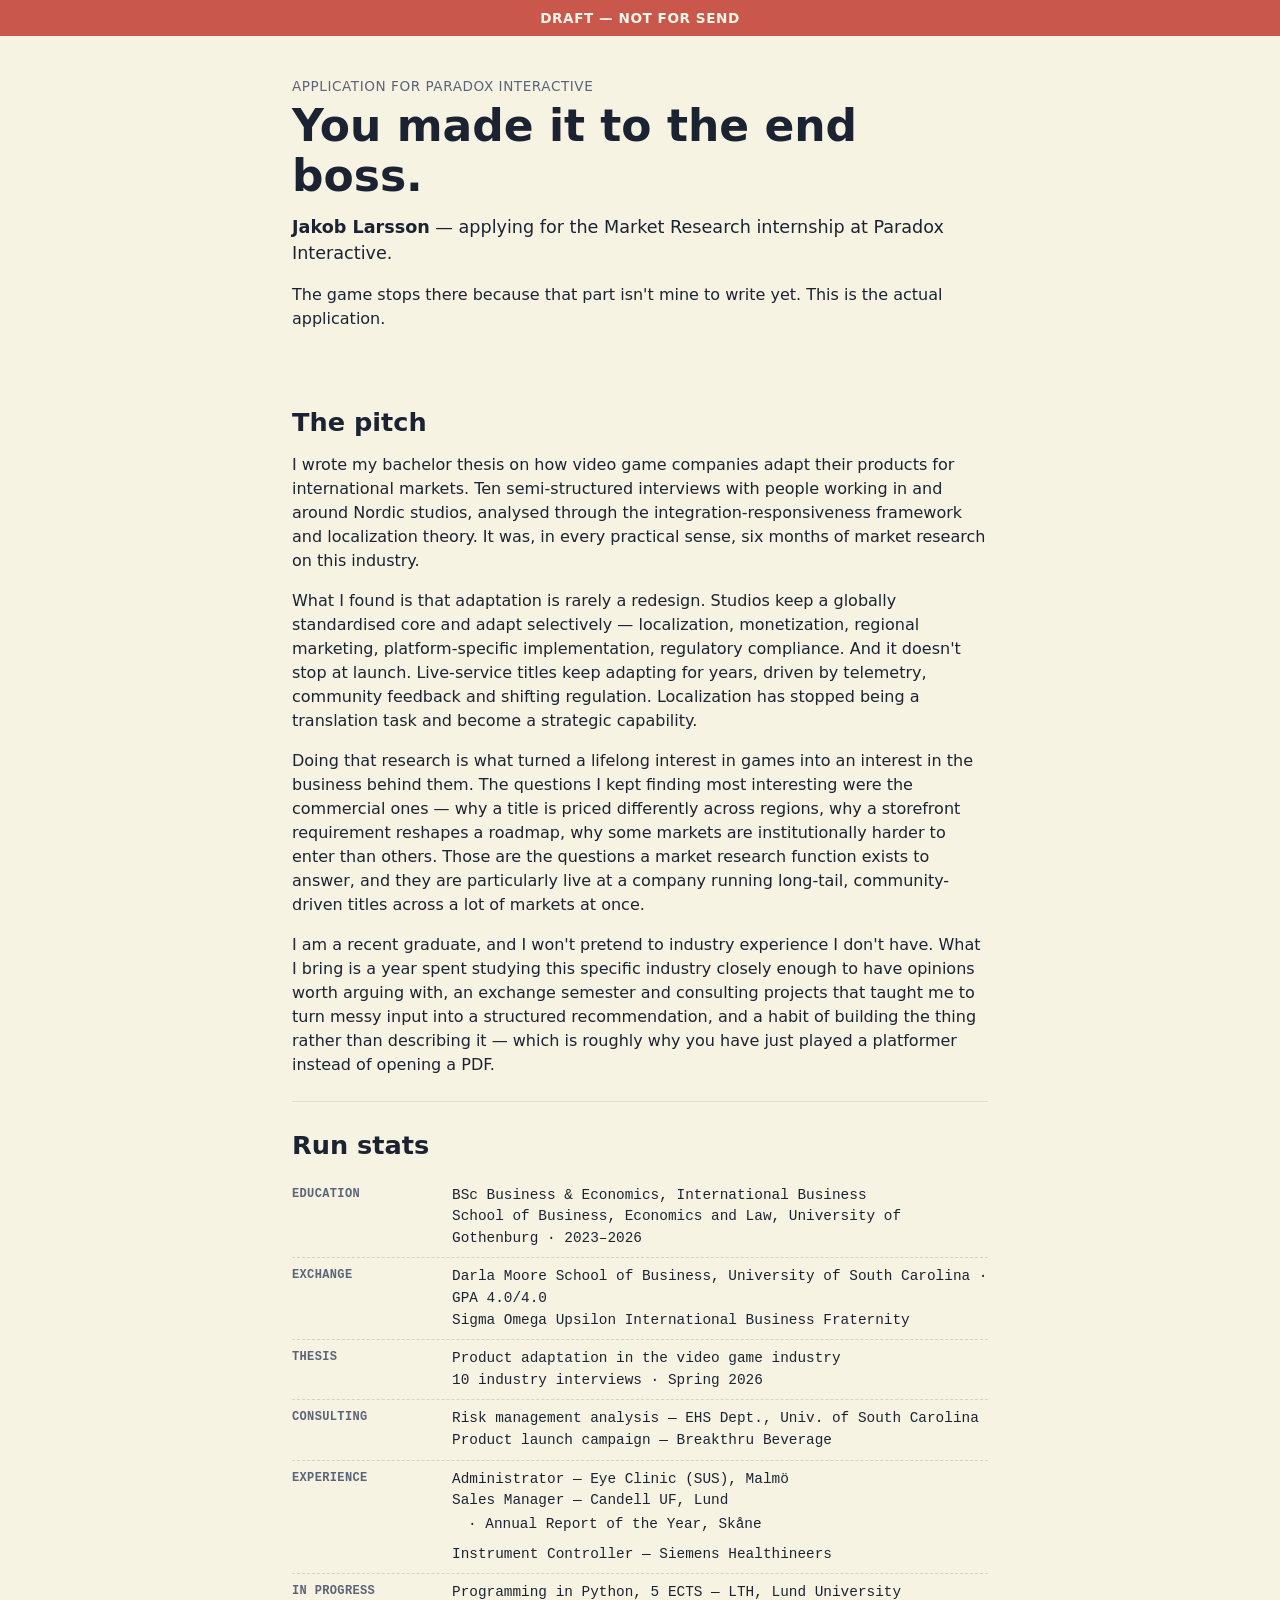
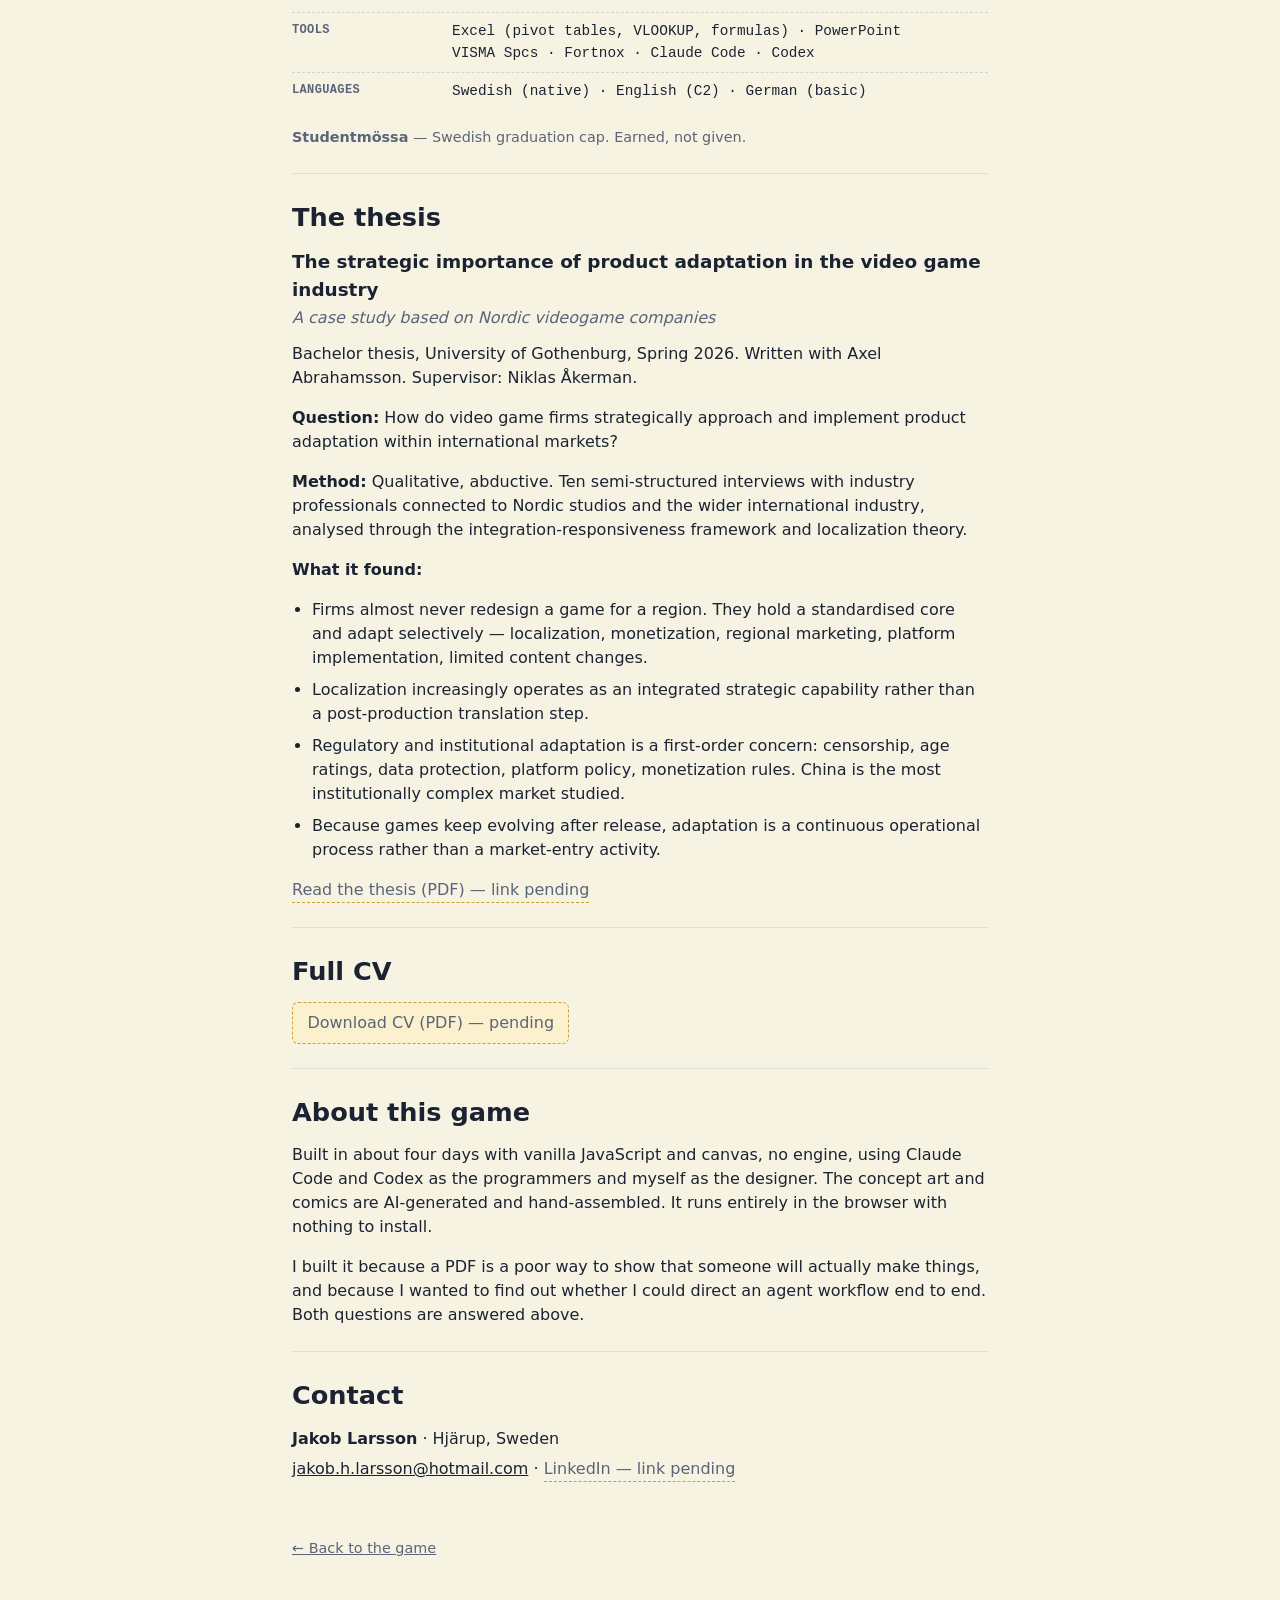
==== application.html @ e669a106 "deploy: publish runtime website" ====
<!doctype html>
<html lang="en">
  <head>
    <meta charset="utf-8">
    <meta name="viewport" content="width=device-width, initial-scale=1">
    <!-- Private application link, not a public site -- stays out of
         search results permanently, not just until launch. See also
         robots.txt. -->
    <meta name="robots" content="noindex, nofollow">
    <title>The Story of Jakob — Application</title>
    <link rel="icon" href="data:,">
    <link rel="stylesheet" href="./css/application.css">
  </head>
  <body>
    <!--
      Standalone destination screen. Reachable directly, via "Skip to
      application" (task 4.4), or as the end of the game (task 4.9).

      Structure and copy source: APPLICATION-CONTENT.md (project chat,
      PLAN.md task 4.5). Seven blocks, one scrolling column, no nav --
      short enough to skim. Copy here is transcribed verbatim from that
      file; it is draft, not final (see the DRAFT_COPY band below), but
      it is not this file's job to edit it -- see APPLICATION-CONTENT.md
      for anything that still needs Jakob's input (LinkedIn URL, thesis
      shareability, role/reference number, deadline).
    -->

    <!-- DRAFT_COPY (config.js) gates this; see the module script at the
         end of <body>. Visible by default so a script failure fails
         toward showing the warning, not hiding it. -->
    <div id="draft-band" class="draft-band">DRAFT — NOT FOR SEND</div>

    <header class="hero">
      <p class="eyebrow">Application for Paradox Interactive</p>
      <h1>You made it to the end boss.</h1>
      <p class="lead">
        <strong>Jakob Larsson</strong> — applying for the Market Research
        internship at Paradox Interactive.
      </p>
      <p>
        The game stops there because that part isn't mine to write yet. This
        is the actual application.
      </p>
    </header>

    <main>
      <section id="pitch" aria-labelledby="pitch-heading">
        <h2 id="pitch-heading">The pitch</h2>

        <p>
          I wrote my bachelor thesis on how video game companies adapt their
          products for international markets. Ten semi-structured interviews
          with people working in and around Nordic studios, analysed through
          the integration-responsiveness framework and localization theory.
          It was, in every practical sense, six months of market research on
          this industry.
        </p>
        <p>
          What I found is that adaptation is rarely a redesign. Studios keep
          a globally standardised core and adapt selectively —
          localization, monetization, regional marketing, platform-specific
          implementation, regulatory compliance. And it doesn't stop at
          launch. Live-service titles keep adapting for years, driven by
          telemetry, community feedback and shifting regulation. Localization
          has stopped being a translation task and become a strategic
          capability.
        </p>
        <p>
          Doing that research is what turned a lifelong interest in games
          into an interest in the business behind them. The questions I kept
          finding most interesting were the commercial ones — why a title is
          priced differently across regions, why a storefront requirement
          reshapes a roadmap, why some markets are institutionally harder to
          enter than others. Those are the questions a market research
          function exists to answer, and they are particularly live at a
          company running long-tail, community-driven titles across a lot of
          markets at once.
        </p>
        <p>
          I am a recent graduate, and I won't pretend to industry experience
          I don't have. What I bring is a year spent studying this specific
          industry closely enough to have opinions worth arguing with, an
          exchange semester and consulting projects that taught me to turn
          messy input into a structured recommendation, and a habit of
          building the thing rather than describing it — which is roughly
          why you have just played a platformer instead of opening a PDF.
        </p>
      </section>

      <section id="run-stats" aria-labelledby="run-stats-heading">
        <h2 id="run-stats-heading">Run stats</h2>

        <dl class="stats">
          <div class="stats-row">
            <dt>Education</dt>
            <dd>
              BSc Business &amp; Economics, International Business<br>
              School of Business, Economics and Law, University of
              Gothenburg · 2023–2026
            </dd>
          </div>
          <div class="stats-row">
            <dt>Exchange</dt>
            <dd>
              Darla Moore School of Business, University of South Carolina ·
              GPA 4.0/4.0<br>
              Sigma Omega Upsilon International Business Fraternity
            </dd>
          </div>
          <div class="stats-row">
            <dt>Thesis</dt>
            <dd>
              Product adaptation in the video game industry<br>
              10 industry interviews · Spring 2026
            </dd>
          </div>
          <div class="stats-row">
            <dt>Consulting</dt>
            <dd>
              Risk management analysis — EHS Dept., Univ. of South
              Carolina<br>
              Product launch campaign — Breakthru Beverage
            </dd>
          </div>
          <div class="stats-row">
            <dt>Experience</dt>
            <dd>
              Administrator — Eye Clinic (SUS), Malmö<br>
              Sales Manager — Candell UF, Lund
              <ul class="stats-sublist">
                <li>Annual Report of the Year, Skåne</li>
              </ul>
              Instrument Controller — Siemens Healthineers
            </dd>
          </div>
          <div class="stats-row">
            <dt>In progress</dt>
            <dd>Programming in Python, 5 ECTS — LTH, Lund University</dd>
          </div>
          <div class="stats-row">
            <dt>Tools</dt>
            <dd>
              Excel (pivot tables, VLOOKUP, formulas) · PowerPoint<br>
              VISMA Spcs · Fortnox · Claude Code · Codex
            </dd>
          </div>
          <div class="stats-row">
            <dt>Languages</dt>
            <dd>Swedish (native) · English (C2) · German (basic)</dd>
          </div>
        </dl>

        <p class="studentmossa-note">
          <strong>Studentmössa</strong> — Swedish graduation cap. Earned, not
          given.
        </p>
      </section>

      <section id="thesis" aria-labelledby="thesis-heading">
        <h2 id="thesis-heading">The thesis</h2>

        <p class="thesis-title">
          The strategic importance of product adaptation in the video game
          industry
        </p>
        <p class="thesis-subtitle">
          A case study based on Nordic videogame companies
        </p>
        <p>
          Bachelor thesis, University of Gothenburg, Spring 2026. Written
          with Axel Abrahamsson. Supervisor: Niklas Åkerman.
        </p>

        <p><strong>Question:</strong> How do video game firms strategically
        approach and implement product adaptation within international
        markets?</p>

        <p><strong>Method:</strong> Qualitative, abductive. Ten
        semi-structured interviews with industry professionals connected to
        Nordic studios and the wider international industry, analysed
        through the integration-responsiveness framework and localization
        theory.</p>

        <p><strong>What it found:</strong></p>
        <ul>
          <li>
            Firms almost never redesign a game for a region. They hold a
            standardised core and adapt selectively — localization,
            monetization, regional marketing, platform implementation,
            limited content changes.
          </li>
          <li>
            Localization increasingly operates as an integrated strategic
            capability rather than a post-production translation step.
          </li>
          <li>
            Regulatory and institutional adaptation is a first-order
            concern: censorship, age ratings, data protection, platform
            policy, monetization rules. China is the most institutionally
            complex market studied.
          </li>
          <li>
            Because games keep evolving after release, adaptation is a
            continuous operational process rather than a market-entry
            activity.
          </li>
        </ul>

        <p>
          <span class="link-pending">Read the thesis (PDF) — link pending</span>
        </p>
      </section>

      <section id="cv" aria-labelledby="cv-heading">
        <h2 id="cv-heading">Full CV</h2>
        <p>
          <span class="link-pending link-pending--button">Download CV (PDF) — pending</span>
        </p>
      </section>

      <section id="about-game" aria-labelledby="about-game-heading">
        <h2 id="about-game-heading">About this game</h2>
        <p>
          Built in about four days with vanilla JavaScript and canvas, no
          engine, using Claude Code and Codex as the programmers and myself
          as the designer. The concept art and comics are AI-generated and
          hand-assembled. It runs entirely in the browser with nothing to
          install.
        </p>
        <p>
          I built it because a PDF is a poor way to show that someone will
          actually make things, and because I wanted to find out whether I
          could direct an agent workflow end to end. Both questions are
          answered above.
        </p>
      </section>

      <section id="contact" aria-labelledby="contact-heading">
        <h2 id="contact-heading">Contact</h2>
        <p class="contact-line">
          <strong>Jakob Larsson</strong> · Hjärup, Sweden
        </p>
        <p class="contact-line">
          <a href="mailto:jakob.h.larsson@hotmail.com">jakob.h.larsson@hotmail.com</a>
          ·
          <span class="link-pending">LinkedIn — link pending</span>
        </p>
      </section>
    </main>

    <footer>
      <a href="./index.html">&larr; Back to the game</a>
    </footer>

    <script type="module">
      import { DRAFT_COPY } from './js/config.js';
      if (!DRAFT_COPY) document.querySelector('#draft-band')?.remove();
    </script>
  </body>
</html>
---- css/application.css ----
/* Application screen — standalone destination page, doubles as the mobile
   fallback (PLAN.md 4.7). Mobile-first: base rules target ~375px wide, wider
   viewports get a centered, wider column below.

   Structure: seven blocks, one scrolling column, no nav (PLAN.md task 4.5 --
   project chat: a nav signals "this is long", which is the opposite of what
   this page wants). */

:root {
  --ink: #1b2333;
  --paper: #f7f3e3;
  --muted: #5b6478;
  --accent: #f6c453;
  --pending-border: #c9a227;
  --pending-bg: #fbf1cf;
  --draft-bg: #c9574b;
  --draft-ink: #fff6e8;
  --max-width: 46rem;
}

* {
  box-sizing: border-box;
}

html,
body {
  margin: 0;
  padding: 0;
}

body {
  background: var(--paper);
  color: var(--ink);
  font-family: system-ui, -apple-system, "Segoe UI", Roboto, Arial, sans-serif;
  line-height: 1.5;
}

/* DRAFT_COPY band (config.js): sticky, not fixed, so it doesn't cover
   content -- it occupies its own row, then stays pinned once scrolled
   past. Removed entirely by the module script at the end of the body
   when DRAFT_COPY is false. */
.draft-band {
  position: sticky;
  top: 0;
  z-index: 1;
  padding: 0.5rem 1rem;
  background: var(--draft-bg);
  color: var(--draft-ink);
  font-size: 0.85rem;
  font-weight: 700;
  letter-spacing: 0.04em;
  text-align: center;
  text-transform: uppercase;
}

header.hero,
main,
footer {
  padding: 1.5rem 1.25rem;
  max-width: var(--max-width);
  margin: 0 auto;
}

header.hero {
  padding-top: 2.5rem;
  padding-bottom: 1rem;
}

.eyebrow {
  margin: 0 0 0.25rem;
  font-size: 0.85rem;
  letter-spacing: 0.04em;
  text-transform: uppercase;
  color: var(--muted);
}

header.hero h1 {
  margin: 0 0 0.75rem;
  font-size: 2rem;
  line-height: 1.15;
}

.lead {
  font-size: 1.1rem;
  margin: 0 0 0.5rem;
}

main {
  padding-top: 1rem;
}

section {
  padding-block: 1.5rem;
  border-bottom: 1px solid rgba(27, 35, 51, 0.1);
}

section:last-child {
  border-bottom: none;
}

section h2 {
  margin: 0 0 0.75rem;
  font-size: 1.4rem;
}

section p {
  margin: 0 0 1rem;
}

section p:last-child {
  margin-bottom: 0;
}

section ul {
  margin: 0 0 1rem;
  padding-left: 1.25rem;
}

section ul li {
  margin-bottom: 0.5rem;
}

/* Run stats (task 4.5 block 3): "the CV as game results" -- label left,
   content right, monospace to read as a stats readout rather than prose. */
.stats {
  margin: 0;
  font-family: "SFMono-Regular", Consolas, "Liberation Mono", Menlo, monospace;
  font-size: 0.9rem;
}

.stats-row {
  display: grid;
  grid-template-columns: 1fr;
  gap: 0.15rem;
  padding-block: 0.5rem;
  border-bottom: 1px dashed rgba(27, 35, 51, 0.15);
}

.stats-row:last-child {
  border-bottom: none;
}

.stats dt {
  min-width: 0;
  font-weight: 700;
  letter-spacing: 0.03em;
  text-transform: uppercase;
  color: var(--muted);
  font-size: 0.75rem;
}

.stats dd {
  min-width: 0; /* grid items don't shrink below content size by default --
                    without this, the long monospace lines below overflow
                    the row instead of wrapping. */
  margin: 0;
  overflow-wrap: break-word;
}

.stats-sublist {
  list-style: none;
  margin: 0.15rem 0;
  padding-left: 1rem;
}

.stats-sublist li::before {
  content: '· ';
}

.studentmossa-note {
  margin-top: 1rem;
  font-size: 0.9rem;
  color: var(--muted);
}

.thesis-title {
  font-size: 1.15rem;
  font-weight: 700;
  margin: 0 0 0.15rem;
}

.thesis-subtitle {
  font-style: italic;
  color: var(--muted);
  margin: 0 0 0.75rem;
}

.contact-line {
  margin: 0 0 0.4rem;
}

.contact-line a {
  color: var(--ink);
}

/* A document that isn't ready is visibly pending, never a dead link --
   these are <span>s, not <a>, so there's nothing to click that does
   nothing (PLAN.md task 4.6). */
.link-pending {
  display: inline-block;
  color: var(--muted);
  border-bottom: 1px dashed var(--pending-border);
  cursor: not-allowed;
}

.link-pending--button {
  padding: 0.5rem 0.9rem;
  background: var(--pending-bg);
  border: 1px dashed var(--pending-border);
  border-radius: 0.4rem;
}

footer {
  padding-top: 0.5rem;
  padding-bottom: 2.5rem;
  font-size: 0.9rem;
}

footer a {
  color: var(--muted);
}

@media (min-width: 700px) {
  header.hero h1 {
    font-size: 2.75rem;
  }

  section h2 {
    font-size: 1.6rem;
  }

  .stats-row {
    grid-template-columns: 9rem 1fr;
    gap: 1rem;
  }
}
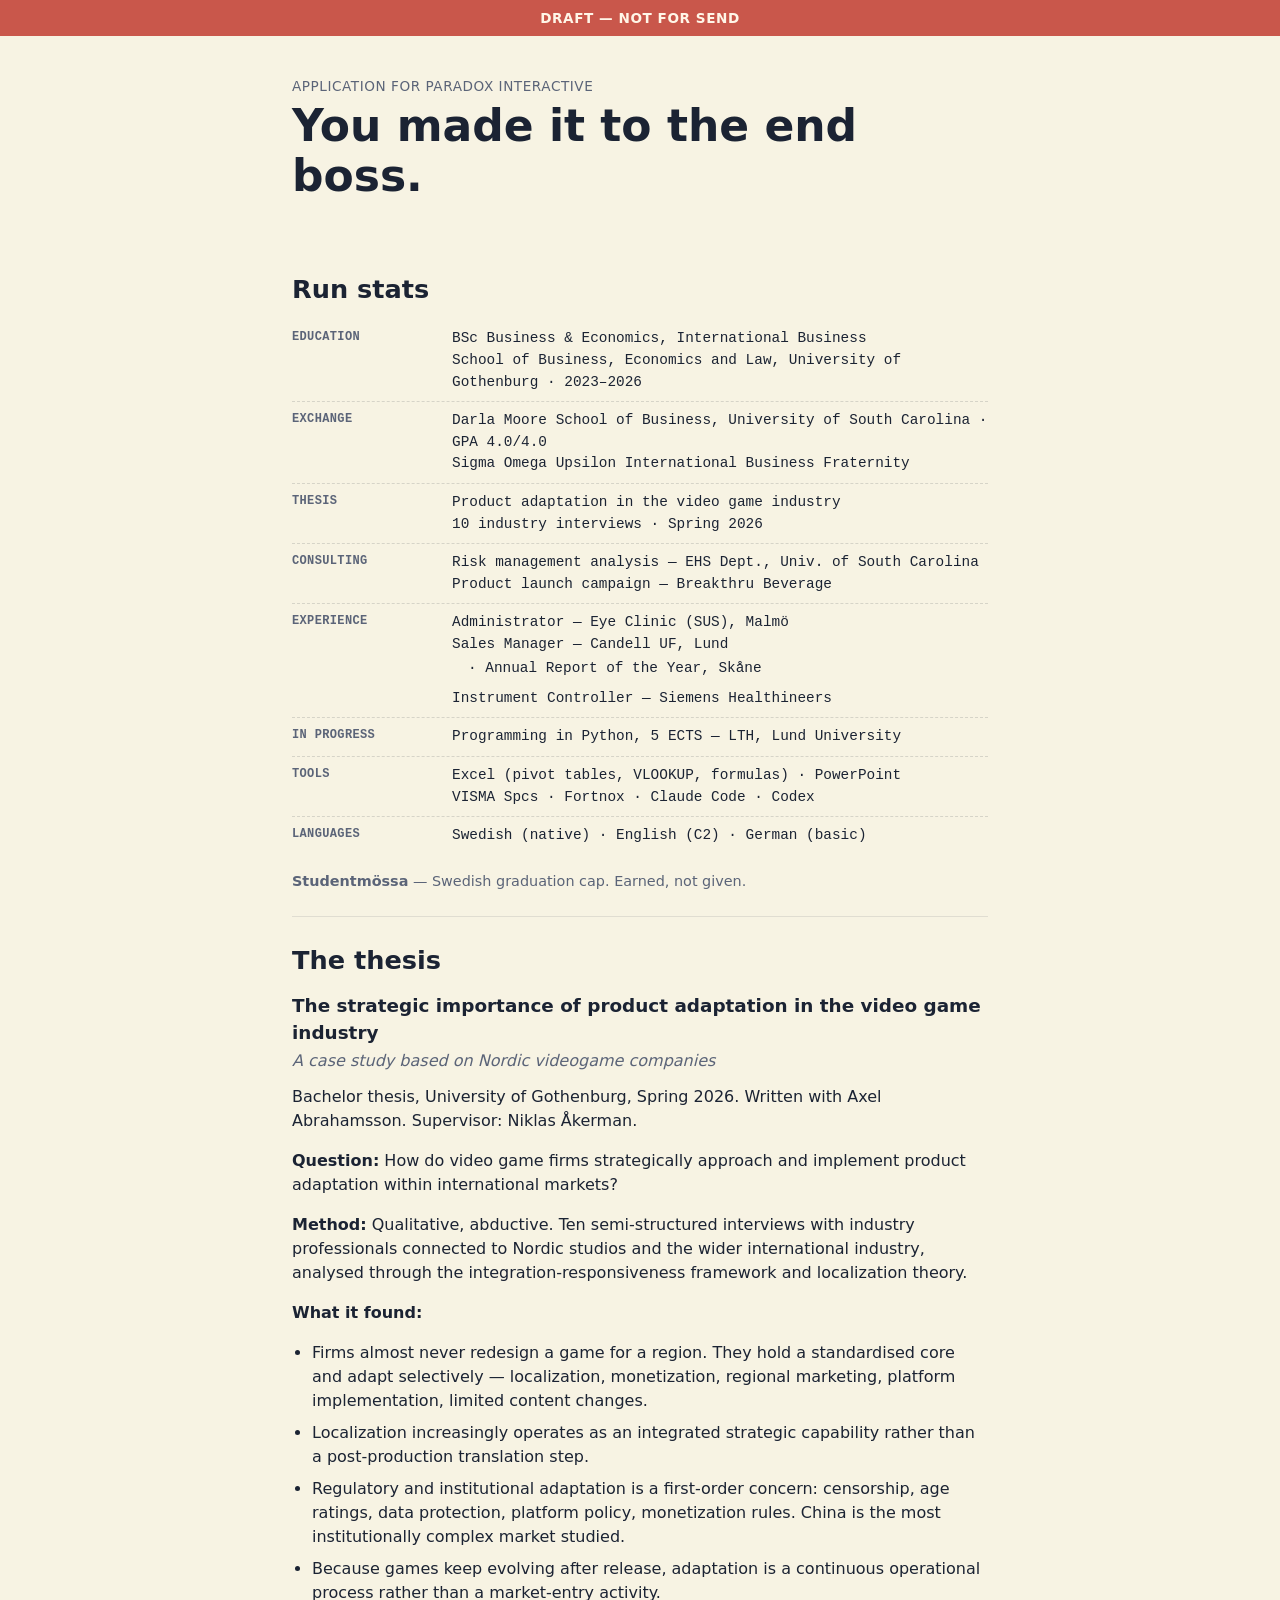
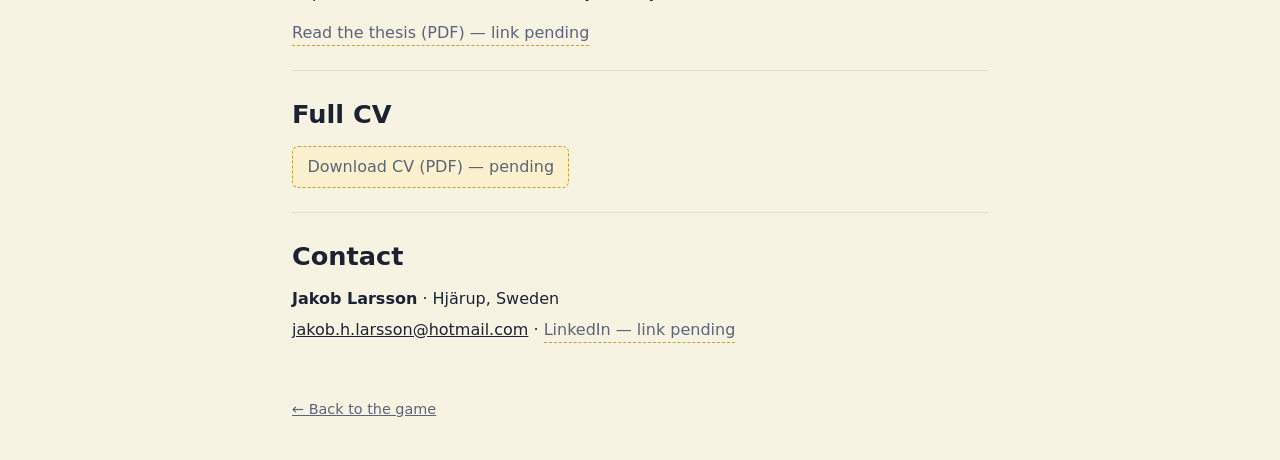
==== commit d306a28f: "deploy: publish runtime website" ====
--- a/application.html
+++ b/application.html
@@ -33,60 +33,9 @@
     <header class="hero">
       <p class="eyebrow">Application for Paradox Interactive</p>
       <h1>You made it to the end boss.</h1>
-      <p class="lead">
-        <strong>Jakob Larsson</strong> — applying for the Market Research
-        internship at Paradox Interactive.
-      </p>
-      <p>
-        The game stops there because that part isn't mine to write yet. This
-        is the actual application.
-      </p>
     </header>
 
     <main>
-      <section id="pitch" aria-labelledby="pitch-heading">
-        <h2 id="pitch-heading">The pitch</h2>
-
-        <p>
-          I wrote my bachelor thesis on how video game companies adapt their
-          products for international markets. Ten semi-structured interviews
-          with people working in and around Nordic studios, analysed through
-          the integration-responsiveness framework and localization theory.
-          It was, in every practical sense, six months of market research on
-          this industry.
-        </p>
-        <p>
-          What I found is that adaptation is rarely a redesign. Studios keep
-          a globally standardised core and adapt selectively —
-          localization, monetization, regional marketing, platform-specific
-          implementation, regulatory compliance. And it doesn't stop at
-          launch. Live-service titles keep adapting for years, driven by
-          telemetry, community feedback and shifting regulation. Localization
-          has stopped being a translation task and become a strategic
-          capability.
-        </p>
-        <p>
-          Doing that research is what turned a lifelong interest in games
-          into an interest in the business behind them. The questions I kept
-          finding most interesting were the commercial ones — why a title is
-          priced differently across regions, why a storefront requirement
-          reshapes a roadmap, why some markets are institutionally harder to
-          enter than others. Those are the questions a market research
-          function exists to answer, and they are particularly live at a
-          company running long-tail, community-driven titles across a lot of
-          markets at once.
-        </p>
-        <p>
-          I am a recent graduate, and I won't pretend to industry experience
-          I don't have. What I bring is a year spent studying this specific
-          industry closely enough to have opinions worth arguing with, an
-          exchange semester and consulting projects that taught me to turn
-          messy input into a structured recommendation, and a habit of
-          building the thing rather than describing it — which is roughly
-          why you have just played a platformer instead of opening a PDF.
-        </p>
-      </section>
-
       <section id="run-stats" aria-labelledby="run-stats-heading">
         <h2 id="run-stats-heading">Run stats</h2>
 
@@ -218,23 +167,6 @@
         </p>
       </section>
 
-      <section id="about-game" aria-labelledby="about-game-heading">
-        <h2 id="about-game-heading">About this game</h2>
-        <p>
-          Built in about four days with vanilla JavaScript and canvas, no
-          engine, using Claude Code and Codex as the programmers and myself
-          as the designer. The concept art and comics are AI-generated and
-          hand-assembled. It runs entirely in the browser with nothing to
-          install.
-        </p>
-        <p>
-          I built it because a PDF is a poor way to show that someone will
-          actually make things, and because I wanted to find out whether I
-          could direct an agent workflow end to end. Both questions are
-          answered above.
-        </p>
-      </section>
-
       <section id="contact" aria-labelledby="contact-heading">
         <h2 id="contact-heading">Contact</h2>
         <p class="contact-line">
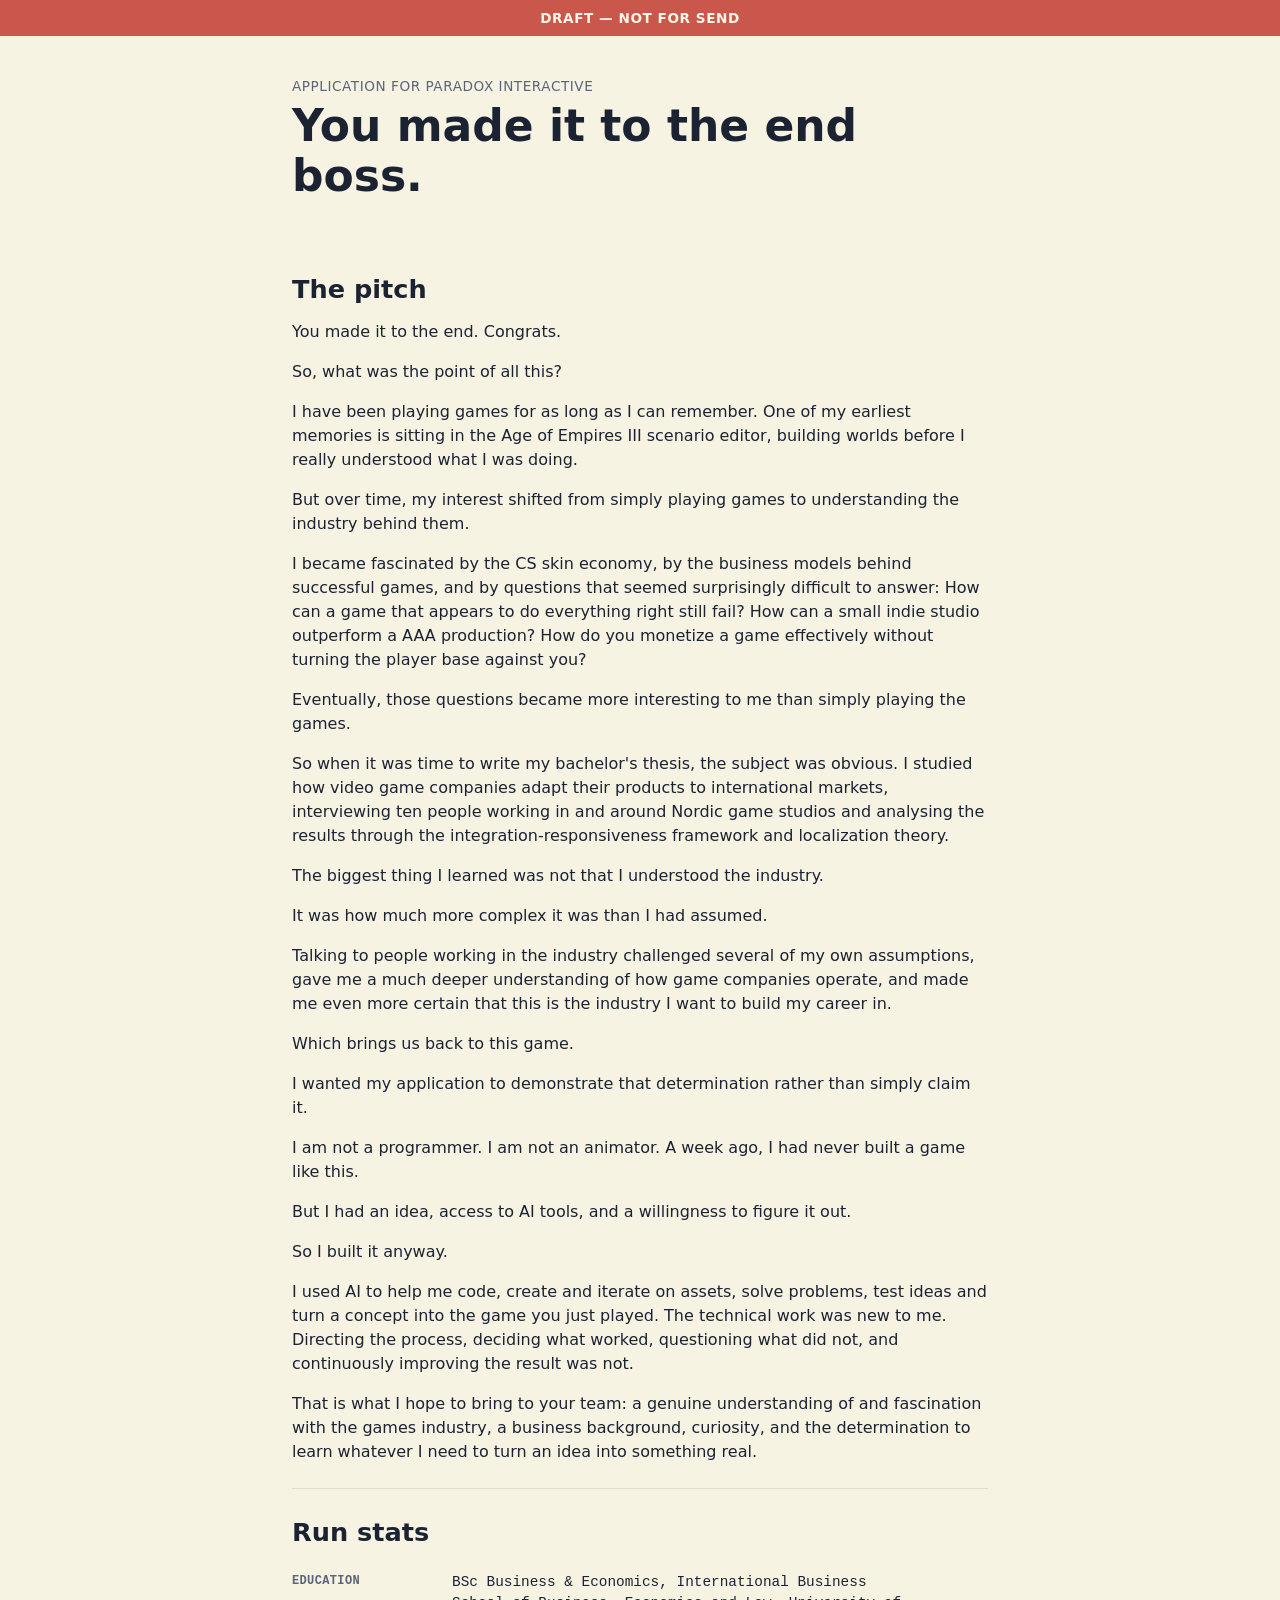
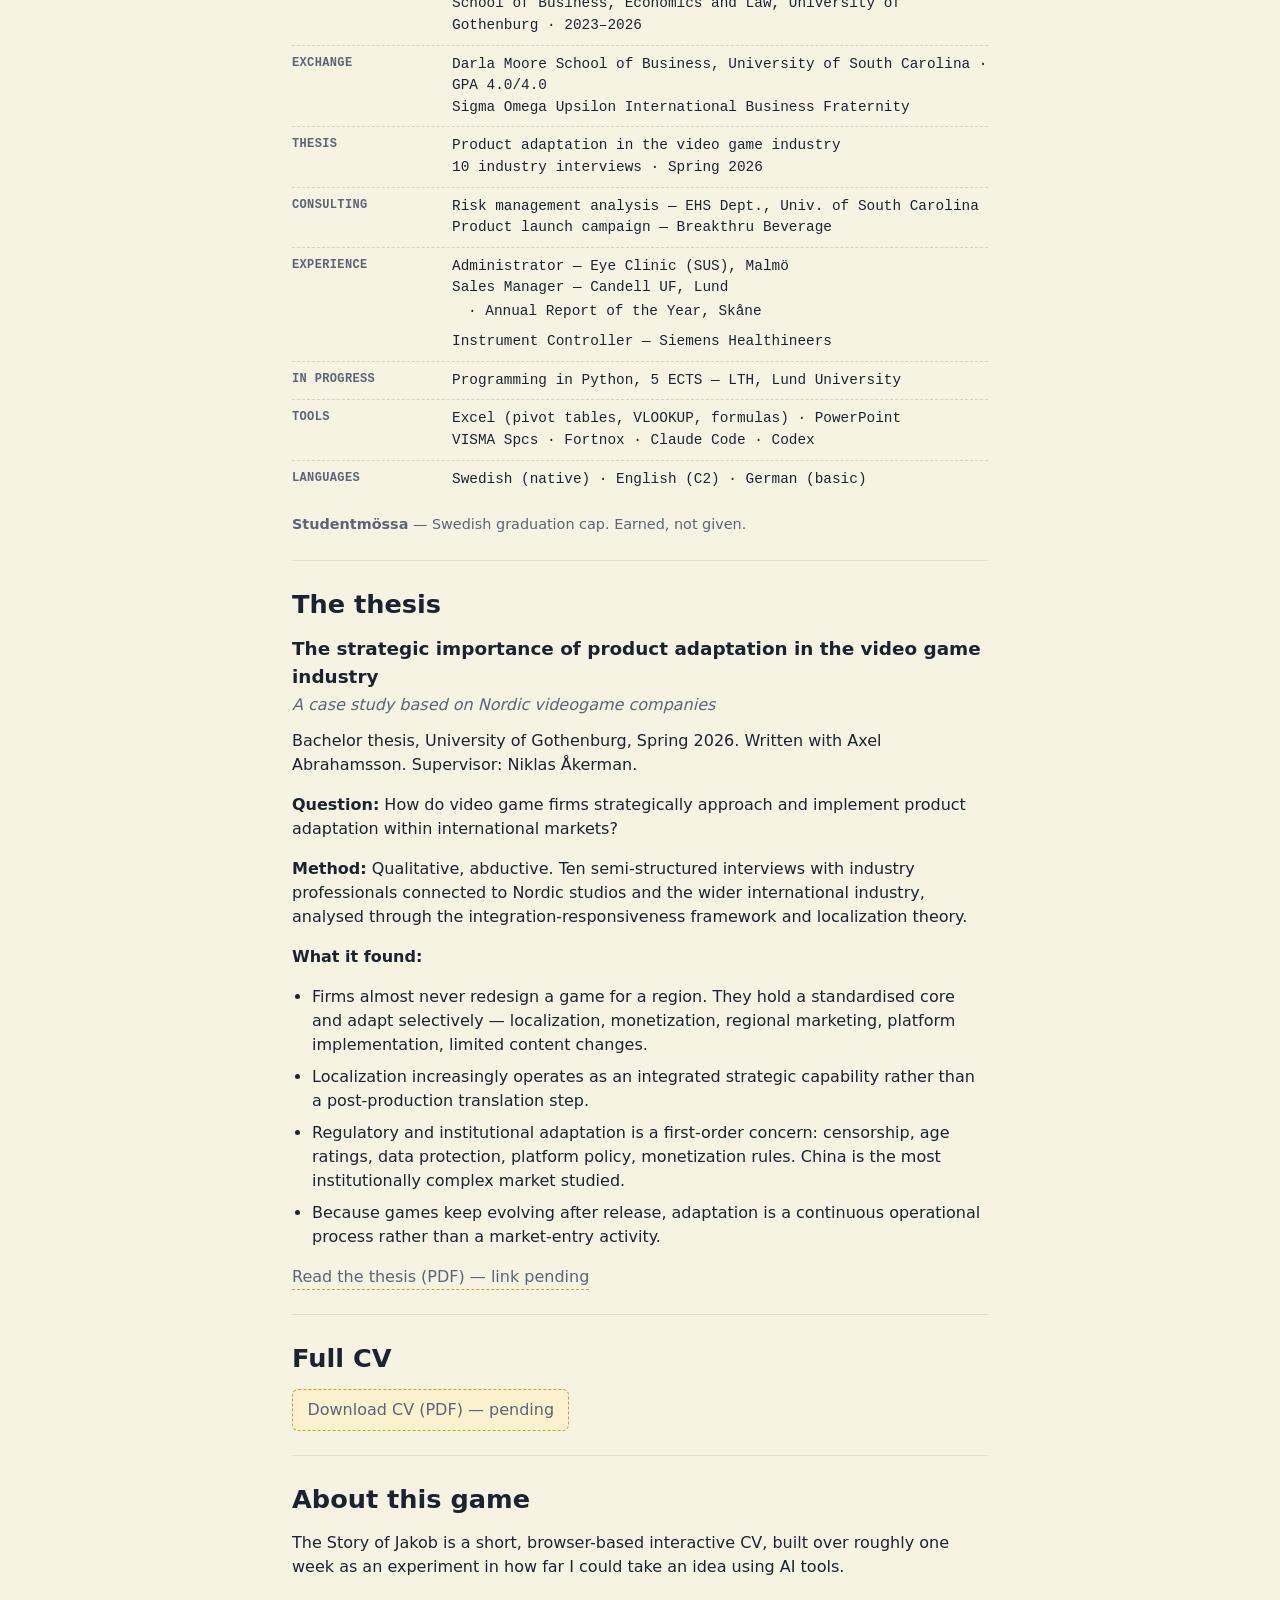
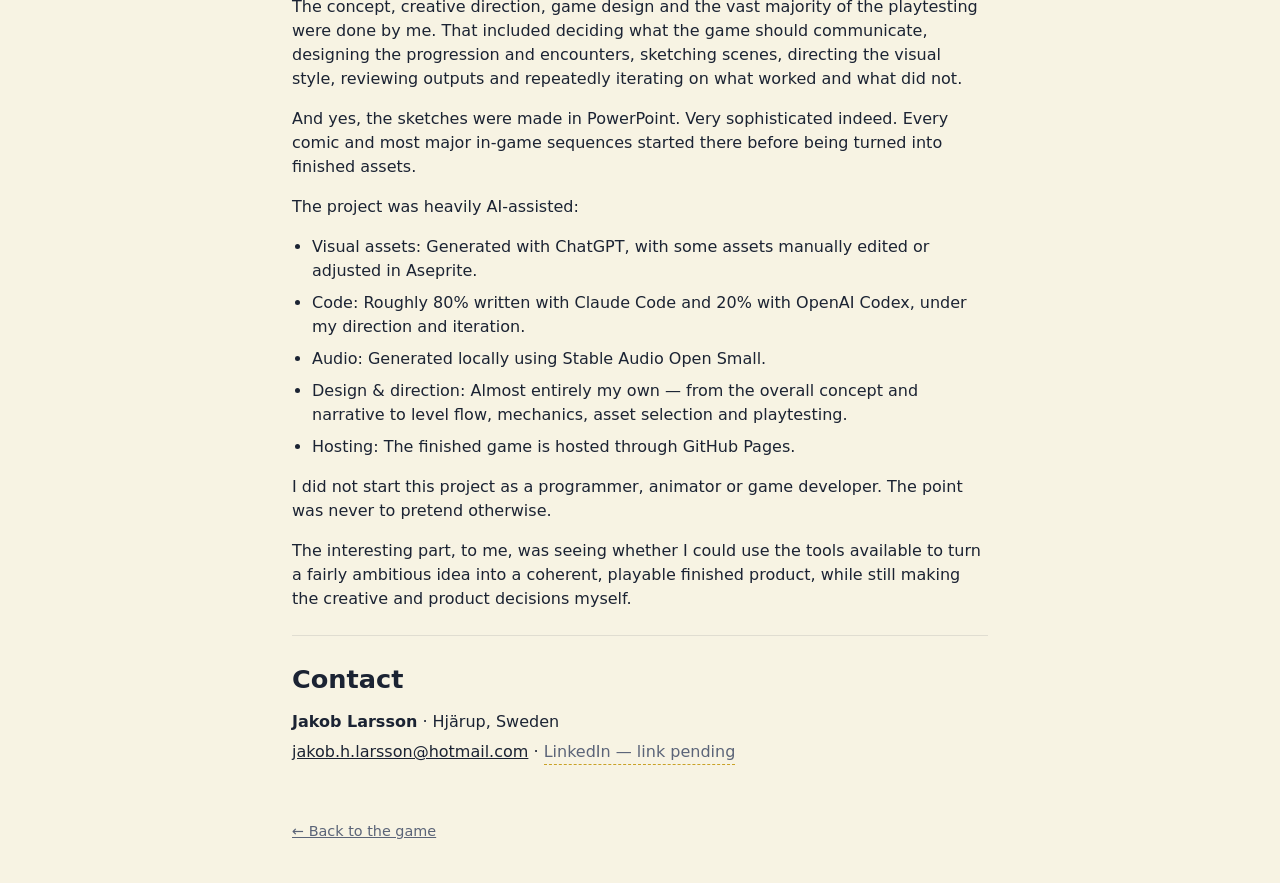
==== commit d1b38bc2: "deploy: publish runtime website" ====
--- a/application.html
+++ b/application.html
@@ -36,6 +36,27 @@
     </header>
 
     <main>
+      <section id="pitch" aria-labelledby="pitch-heading">
+        <h2 id="pitch-heading">The pitch</h2>
+        <p>You made it to the end. Congrats.</p>
+        <p>So, what was the point of all this?</p>
+        <p>I have been playing games for as long as I can remember. One of my earliest memories is sitting in the Age of Empires III scenario editor, building worlds before I really understood what I was doing.</p>
+        <p>But over time, my interest shifted from simply playing games to understanding the industry behind them.</p>
+        <p>I became fascinated by the CS skin economy, by the business models behind successful games, and by questions that seemed surprisingly difficult to answer: How can a game that appears to do everything right still fail? How can a small indie studio outperform a AAA production? How do you monetize a game effectively without turning the player base against you?</p>
+        <p>Eventually, those questions became more interesting to me than simply playing the games.</p>
+        <p>So when it was time to write my bachelor's thesis, the subject was obvious. I studied how video game companies adapt their products to international markets, interviewing ten people working in and around Nordic game studios and analysing the results through the integration-responsiveness framework and localization theory.</p>
+        <p>The biggest thing I learned was not that I understood the industry.</p>
+        <p>It was how much more complex it was than I had assumed.</p>
+        <p>Talking to people working in the industry challenged several of my own assumptions, gave me a much deeper understanding of how game companies operate, and made me even more certain that this is the industry I want to build my career in.</p>
+        <p>Which brings us back to this game.</p>
+        <p>I wanted my application to demonstrate that determination rather than simply claim it.</p>
+        <p>I am not a programmer. I am not an animator. A week ago, I had never built a game like this.</p>
+        <p>But I had an idea, access to AI tools, and a willingness to figure it out.</p>
+        <p>So I built it anyway.</p>
+        <p>I used AI to help me code, create and iterate on assets, solve problems, test ideas and turn a concept into the game you just played. The technical work was new to me. Directing the process, deciding what worked, questioning what did not, and continuously improving the result was not.</p>
+        <p>That is what I hope to bring to your team: a genuine understanding of and fascination with the games industry, a business background, curiosity, and the determination to learn whatever I need to turn an idea into something real.</p>
+      </section>
+
       <section id="run-stats" aria-labelledby="run-stats-heading">
         <h2 id="run-stats-heading">Run stats</h2>
 
@@ -167,6 +188,23 @@
         </p>
       </section>
 
+      <section id="about-game" aria-labelledby="about-game-heading">
+        <h2 id="about-game-heading">About this game</h2>
+        <p>The Story of Jakob is a short, browser-based interactive CV, built over roughly one week as an experiment in how far I could take an idea using AI tools.</p>
+        <p>The concept, creative direction, game design and the vast majority of the playtesting were done by me. That included deciding what the game should communicate, designing the progression and encounters, sketching scenes, directing the visual style, reviewing outputs and repeatedly iterating on what worked and what did not.</p>
+        <p>And yes, the sketches were made in PowerPoint. Very sophisticated indeed. Every comic and most major in-game sequences started there before being turned into finished assets.</p>
+        <p>The project was heavily AI-assisted:</p>
+        <ul>
+          <li>Visual assets: Generated with ChatGPT, with some assets manually edited or adjusted in Aseprite.</li>
+          <li>Code: Roughly 80% written with Claude Code and 20% with OpenAI Codex, under my direction and iteration.</li>
+          <li>Audio: Generated locally using Stable Audio Open Small.</li>
+          <li>Design &amp; direction: Almost entirely my own — from the overall concept and narrative to level flow, mechanics, asset selection and playtesting.</li>
+          <li>Hosting: The finished game is hosted through GitHub Pages.</li>
+        </ul>
+        <p>I did not start this project as a programmer, animator or game developer. The point was never to pretend otherwise.</p>
+        <p>The interesting part, to me, was seeing whether I could use the tools available to turn a fairly ambitious idea into a coherent, playable finished product, while still making the creative and product decisions myself.</p>
+      </section>
+
       <section id="contact" aria-labelledby="contact-heading">
         <h2 id="contact-heading">Contact</h2>
         <p class="contact-line">
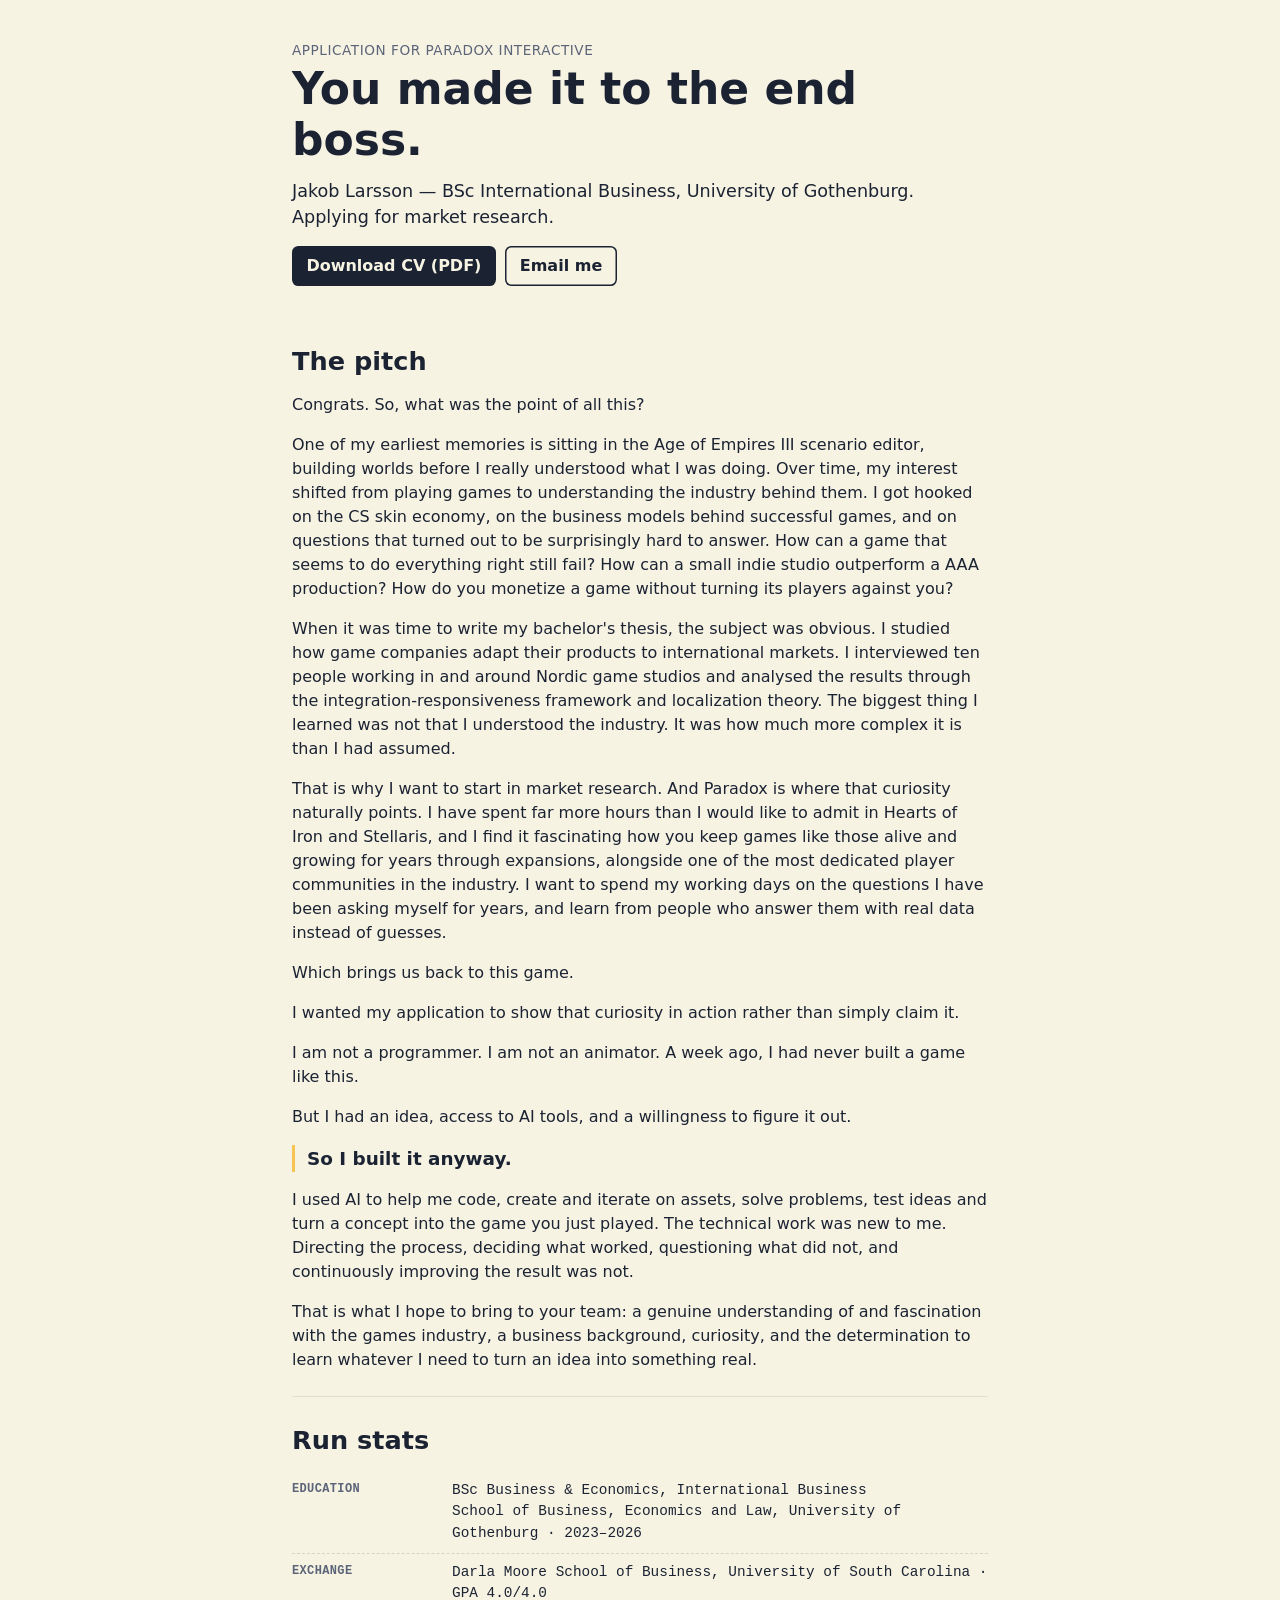
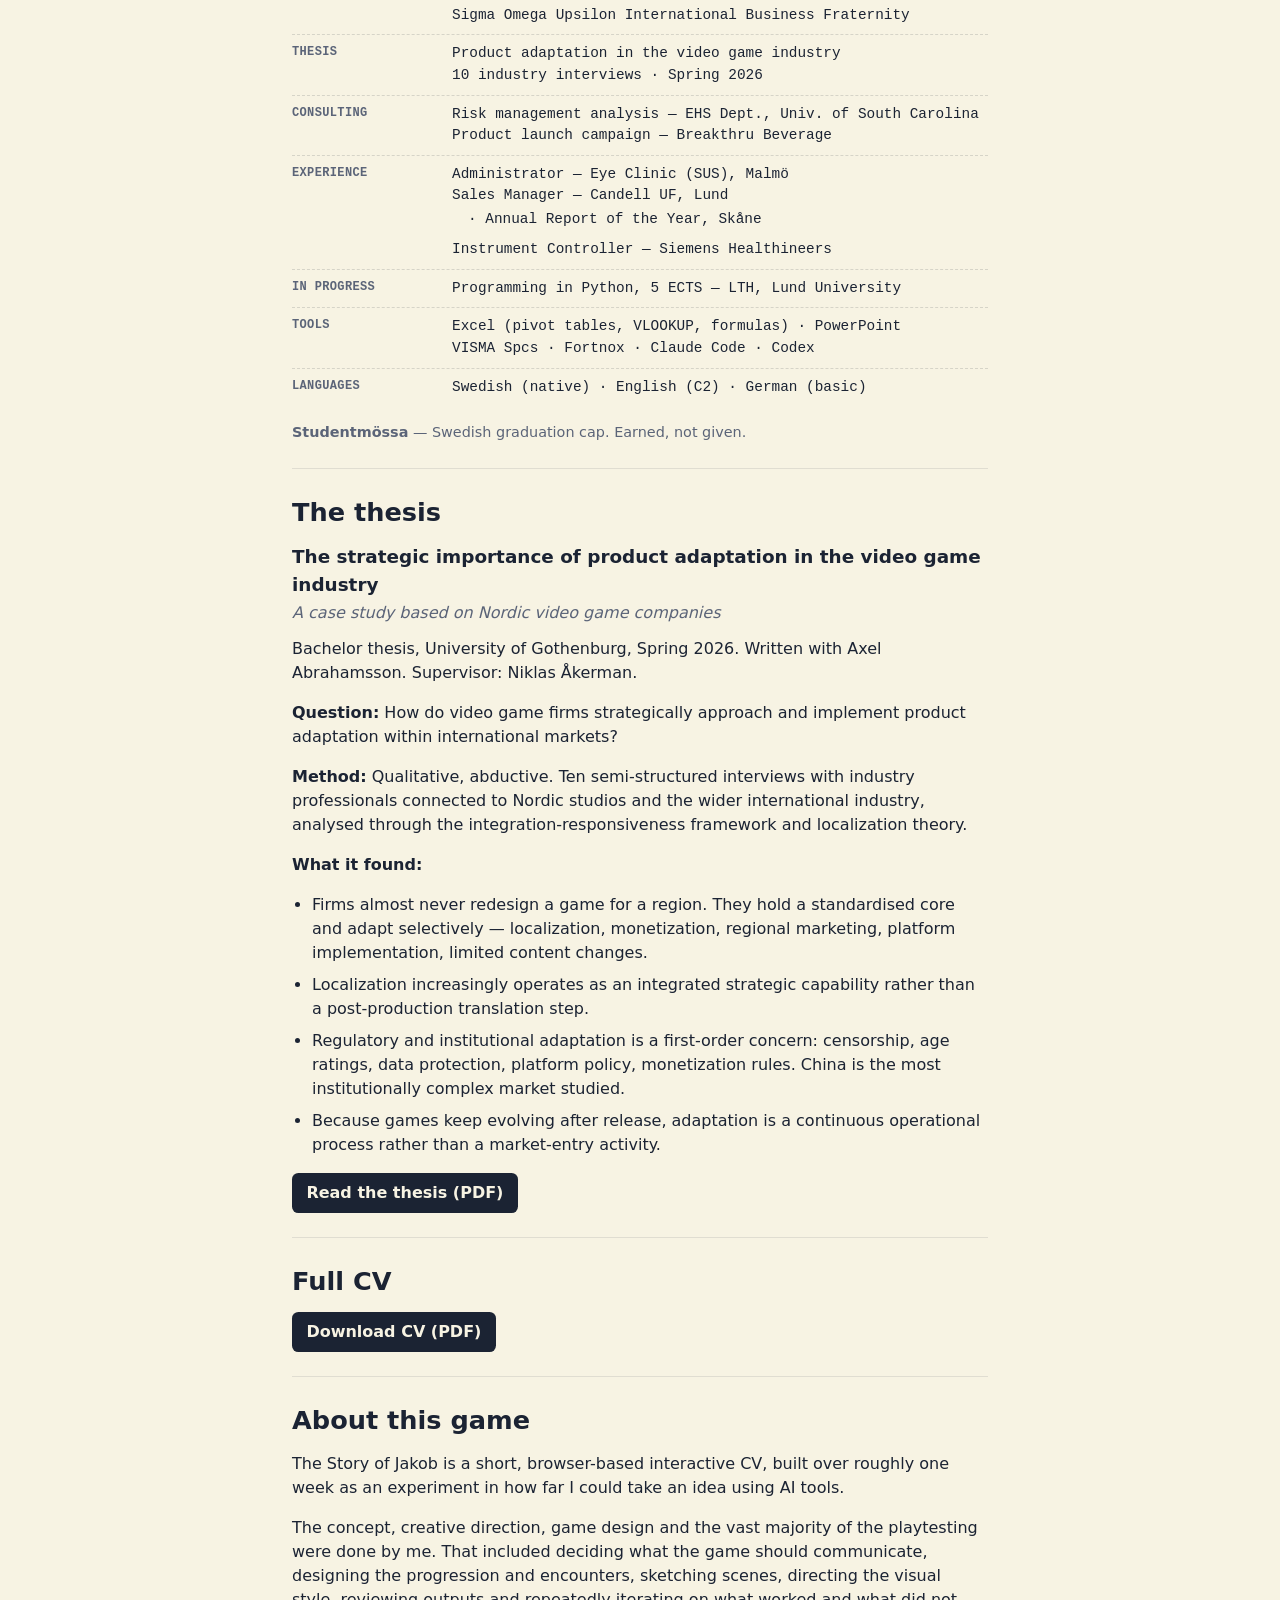
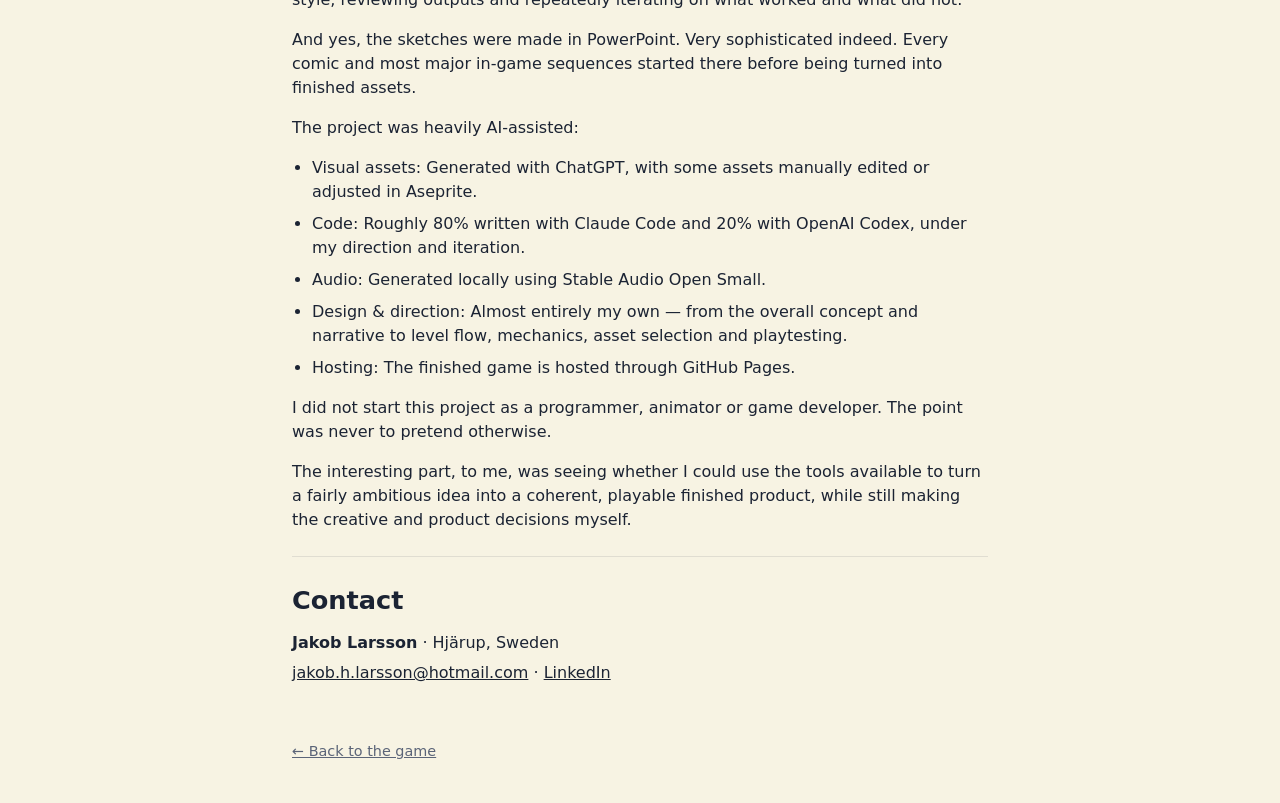
==== commit a82babc3: "deploy: publish runtime website" ====
--- a/application.html
+++ b/application.html
@@ -33,26 +33,25 @@
     <header class="hero">
       <p class="eyebrow">Application for Paradox Interactive</p>
       <h1>You made it to the end boss.</h1>
+      <p class="lead">Jakob Larsson — BSc International Business, University of Gothenburg. Applying for market research.</p>
+      <p class="hero-actions">
+        <a class="button-link" href="./assets/docs/jakob-larsson-cv.pdf" target="_blank" rel="noopener">Download CV (PDF)</a>
+        <a class="button-link button-link--quiet" href="mailto:jakob.h.larsson@hotmail.com">Email me</a>
+      </p>
     </header>
 
     <main>
       <section id="pitch" aria-labelledby="pitch-heading">
         <h2 id="pitch-heading">The pitch</h2>
-        <p>You made it to the end. Congrats.</p>
-        <p>So, what was the point of all this?</p>
-        <p>I have been playing games for as long as I can remember. One of my earliest memories is sitting in the Age of Empires III scenario editor, building worlds before I really understood what I was doing.</p>
-        <p>But over time, my interest shifted from simply playing games to understanding the industry behind them.</p>
-        <p>I became fascinated by the CS skin economy, by the business models behind successful games, and by questions that seemed surprisingly difficult to answer: How can a game that appears to do everything right still fail? How can a small indie studio outperform a AAA production? How do you monetize a game effectively without turning the player base against you?</p>
-        <p>Eventually, those questions became more interesting to me than simply playing the games.</p>
-        <p>So when it was time to write my bachelor's thesis, the subject was obvious. I studied how video game companies adapt their products to international markets, interviewing ten people working in and around Nordic game studios and analysing the results through the integration-responsiveness framework and localization theory.</p>
-        <p>The biggest thing I learned was not that I understood the industry.</p>
-        <p>It was how much more complex it was than I had assumed.</p>
-        <p>Talking to people working in the industry challenged several of my own assumptions, gave me a much deeper understanding of how game companies operate, and made me even more certain that this is the industry I want to build my career in.</p>
+        <p>Congrats. So, what was the point of all this?</p>
+        <p>One of my earliest memories is sitting in the Age of Empires III scenario editor, building worlds before I really understood what I was doing. Over time, my interest shifted from playing games to understanding the industry behind them. I got hooked on the CS skin economy, on the business models behind successful games, and on questions that turned out to be surprisingly hard to answer. How can a game that seems to do everything right still fail? How can a small indie studio outperform a AAA production? How do you monetize a game without turning its players against you?</p>
+        <p>When it was time to write my bachelor's thesis, the subject was obvious. I studied how game companies adapt their products to international markets. I interviewed ten people working in and around Nordic game studios and analysed the results through the integration-responsiveness framework and localization theory. The biggest thing I learned was not that I understood the industry. It was how much more complex it is than I had assumed.</p>
+        <p>That is why I want to start in market research. And Paradox is where that curiosity naturally points. I have spent far more hours than I would like to admit in Hearts of Iron and Stellaris, and I find it fascinating how you keep games like those alive and growing for years through expansions, alongside one of the most dedicated player communities in the industry. I want to spend my working days on the questions I have been asking myself for years, and learn from people who answer them with real data instead of guesses.</p>
         <p>Which brings us back to this game.</p>
-        <p>I wanted my application to demonstrate that determination rather than simply claim it.</p>
+        <p>I wanted my application to show that curiosity in action rather than simply claim it.</p>
         <p>I am not a programmer. I am not an animator. A week ago, I had never built a game like this.</p>
         <p>But I had an idea, access to AI tools, and a willingness to figure it out.</p>
-        <p>So I built it anyway.</p>
+        <p class="pitch-beat">So I built it anyway.</p>
         <p>I used AI to help me code, create and iterate on assets, solve problems, test ideas and turn a concept into the game you just played. The technical work was new to me. Directing the process, deciding what worked, questioning what did not, and continuously improving the result was not.</p>
         <p>That is what I hope to bring to your team: a genuine understanding of and fascination with the games industry, a business background, curiosity, and the determination to learn whatever I need to turn an idea into something real.</p>
       </section>
@@ -134,7 +133,7 @@
           industry
         </p>
         <p class="thesis-subtitle">
-          A case study based on Nordic videogame companies
+          A case study based on Nordic video game companies
         </p>
         <p>
           Bachelor thesis, University of Gothenburg, Spring 2026. Written
@@ -177,14 +176,14 @@
         </ul>
 
         <p>
-          <span class="link-pending">Read the thesis (PDF) — link pending</span>
+          <a class="button-link" href="./assets/docs/jakob-larsson-thesis.pdf" target="_blank" rel="noopener">Read the thesis (PDF)</a>
         </p>
       </section>
 
       <section id="cv" aria-labelledby="cv-heading">
         <h2 id="cv-heading">Full CV</h2>
         <p>
-          <span class="link-pending link-pending--button">Download CV (PDF) — pending</span>
+          <a class="button-link" href="./assets/docs/jakob-larsson-cv.pdf" target="_blank" rel="noopener">Download CV (PDF)</a>
         </p>
       </section>
 
@@ -213,7 +212,7 @@
         <p class="contact-line">
           <a href="mailto:jakob.h.larsson@hotmail.com">jakob.h.larsson@hotmail.com</a>
           ·
-          <span class="link-pending">LinkedIn — link pending</span>
+          <a href="https://www.linkedin.com/in/jakob-larsson-434626279/" target="_blank" rel="noopener">LinkedIn</a>
         </p>
       </section>
     </main>
--- a/css/application.css
+++ b/css/application.css
@@ -210,6 +210,29 @@
   border-radius: 0.4rem;
 }
 
+.button-link {
+  display: inline-block;
+  padding: 0.5rem 0.9rem;
+  background: var(--ink);
+  color: var(--paper);
+  border-radius: 0.4rem;
+  font-weight: 600;
+  text-decoration: none;
+}
+
+.button-link:hover,
+.button-link:focus-visible {
+  background: var(--accent);
+  color: var(--ink);
+}
+
+/* Author copy still to be written, left visible so it cannot ship unnoticed. */
+.text-pending {
+  background: var(--pending-bg);
+  border-bottom: 1px dashed var(--pending-border);
+  color: var(--muted);
+}
+
 footer {
   padding-top: 0.5rem;
   padding-bottom: 2.5rem;
@@ -234,3 +257,26 @@
     gap: 1rem;
   }
 }
+
+/* Hero quick actions: the two things a recruiter most likely wants,
+   reachable without scrolling. */
+.hero-actions {
+  display: flex;
+  flex-wrap: wrap;
+  gap: 0.6rem;
+  margin: 1rem 0 0;
+}
+
+.button-link--quiet {
+  background: transparent;
+  color: var(--ink);
+  box-shadow: inset 0 0 0 1.5px var(--ink);
+}
+
+/* The turn in the pitch -- one line given room to land. */
+.pitch-beat {
+  font-weight: 700;
+  font-size: 1.15rem;
+  padding-left: 0.75rem;
+  border-left: 3px solid var(--accent);
+}
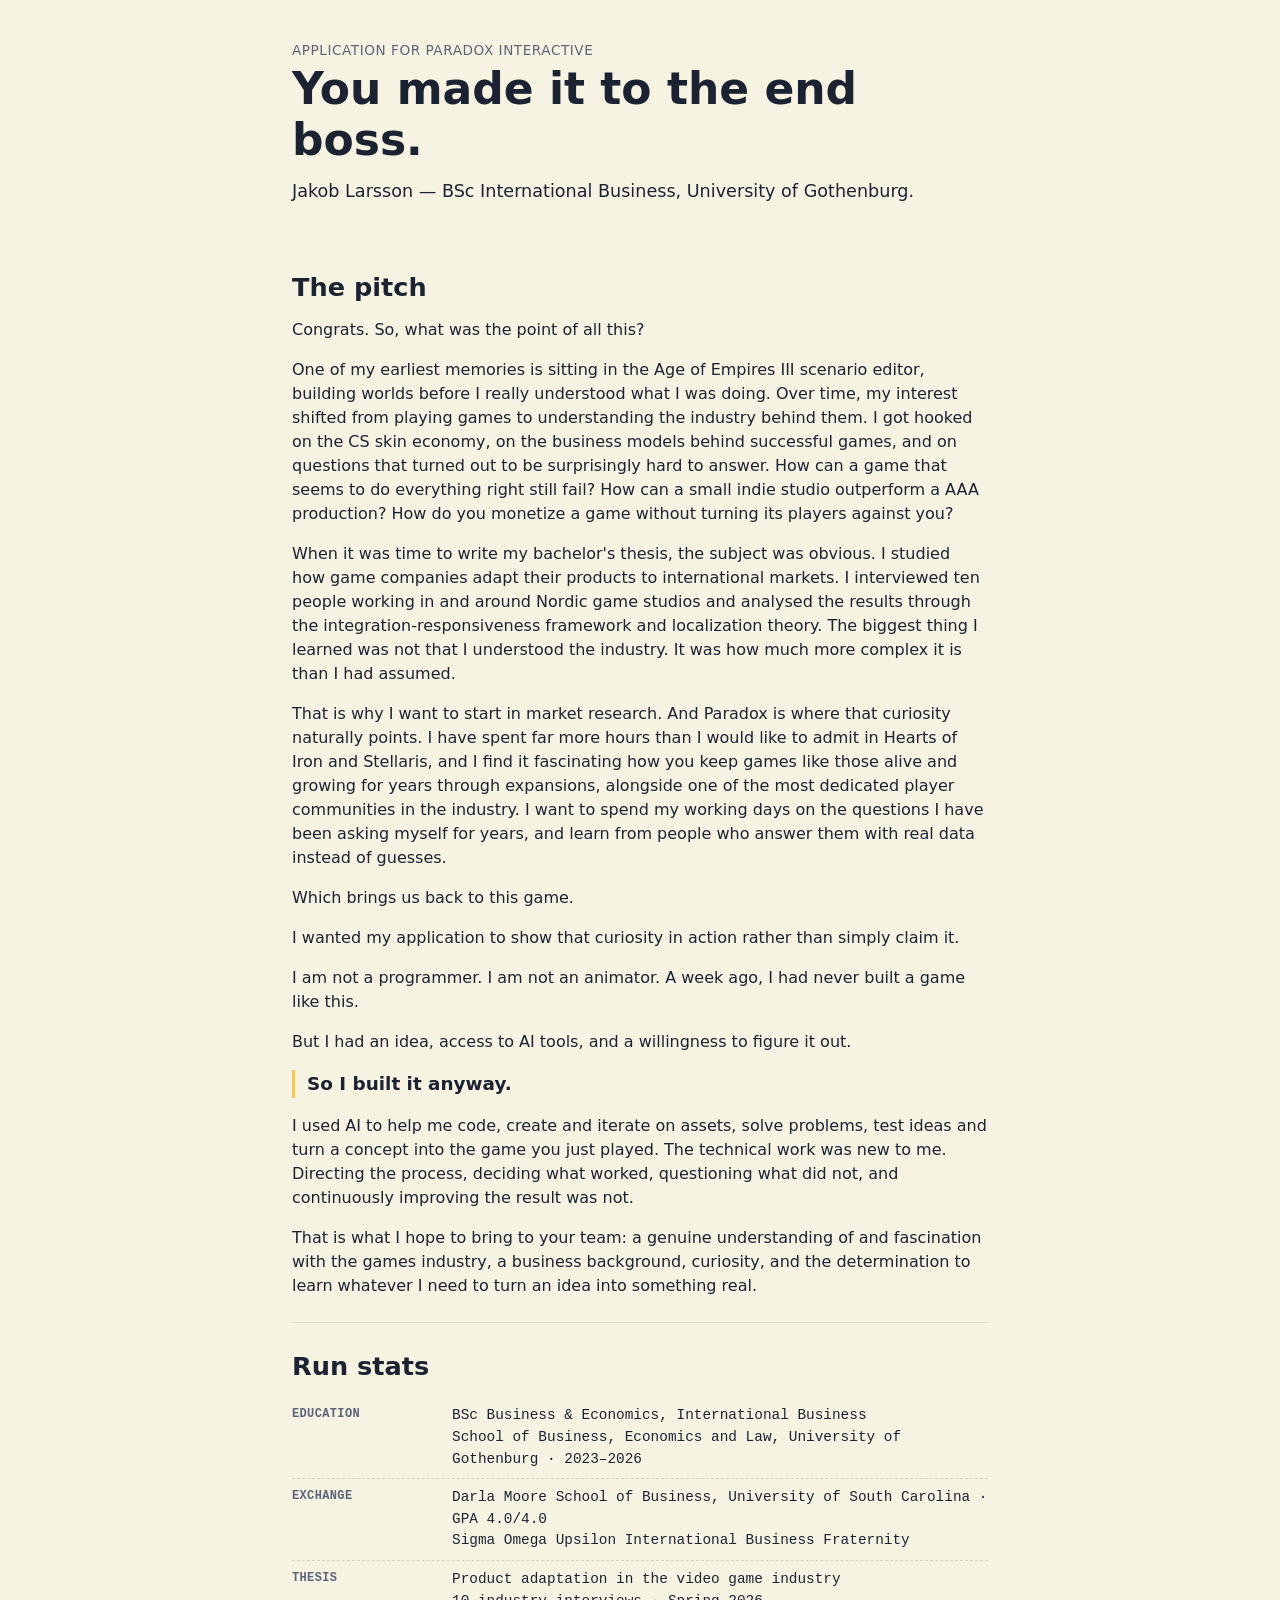
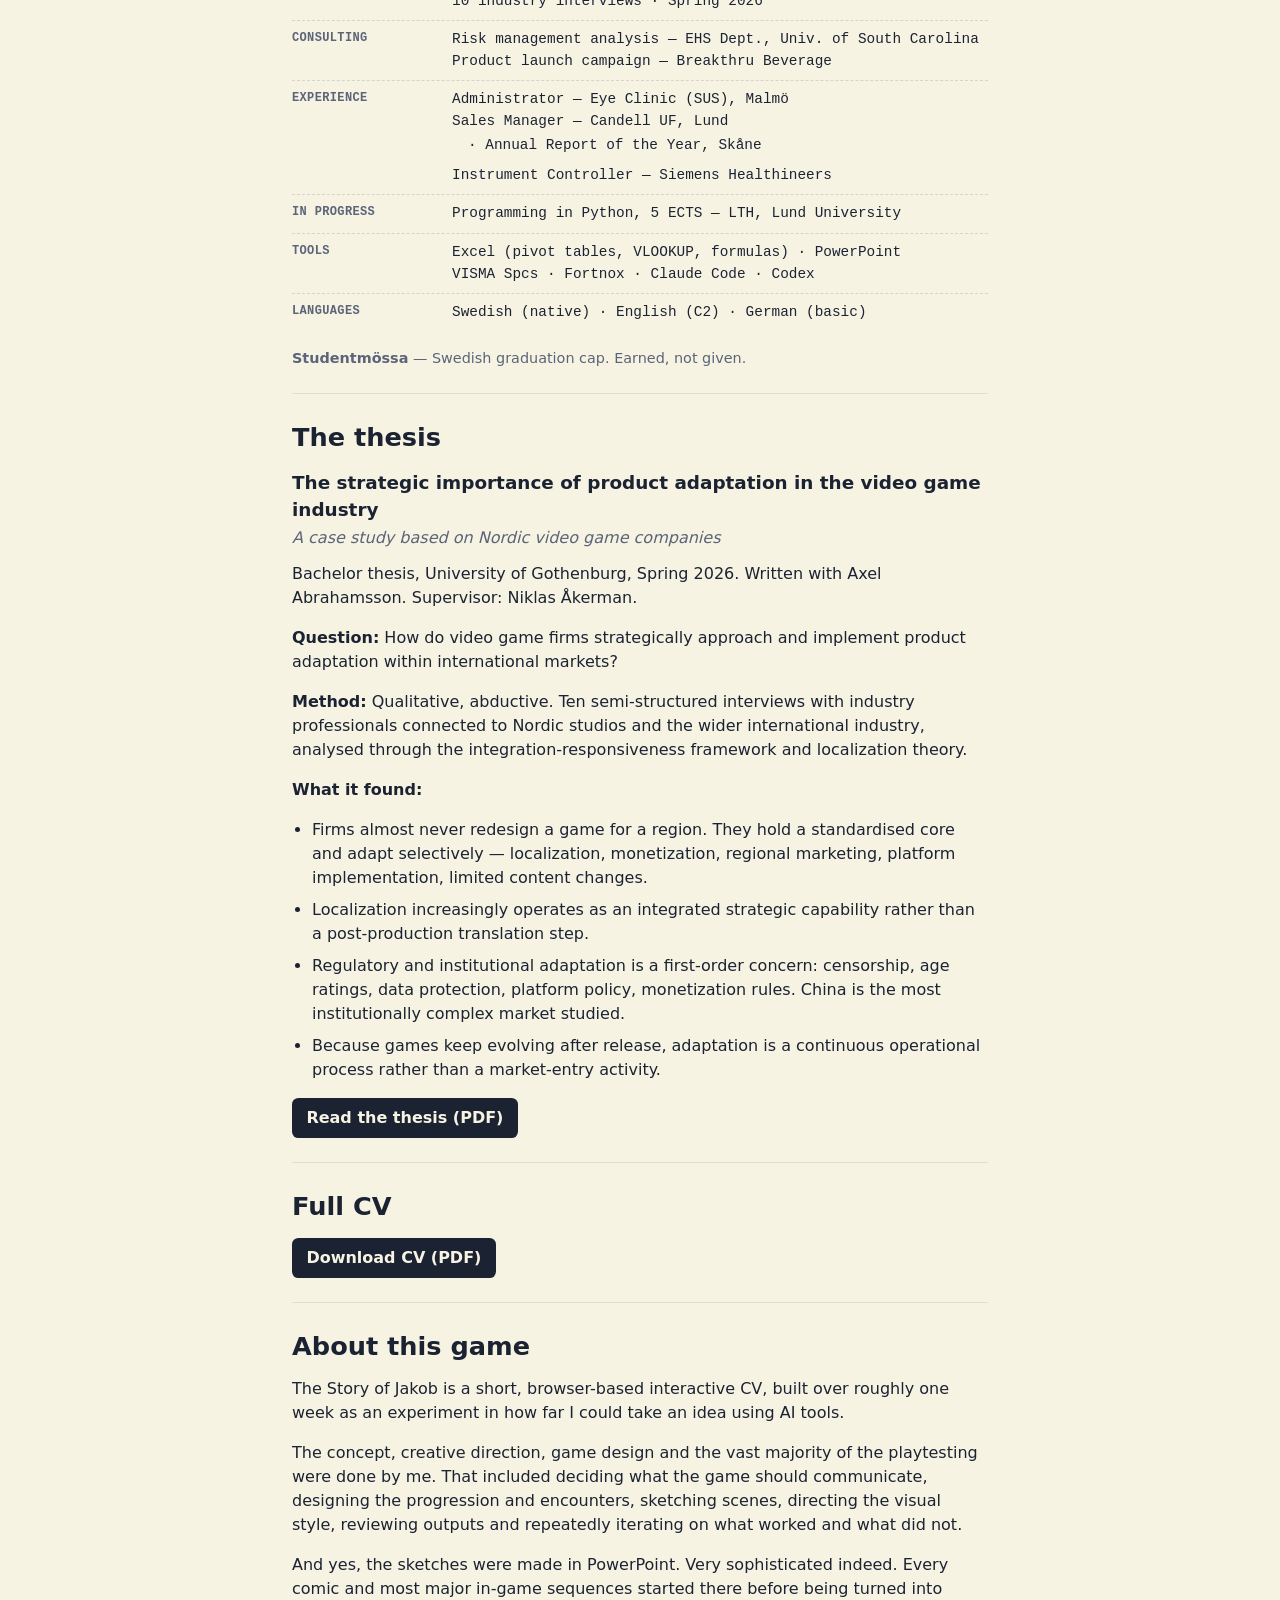
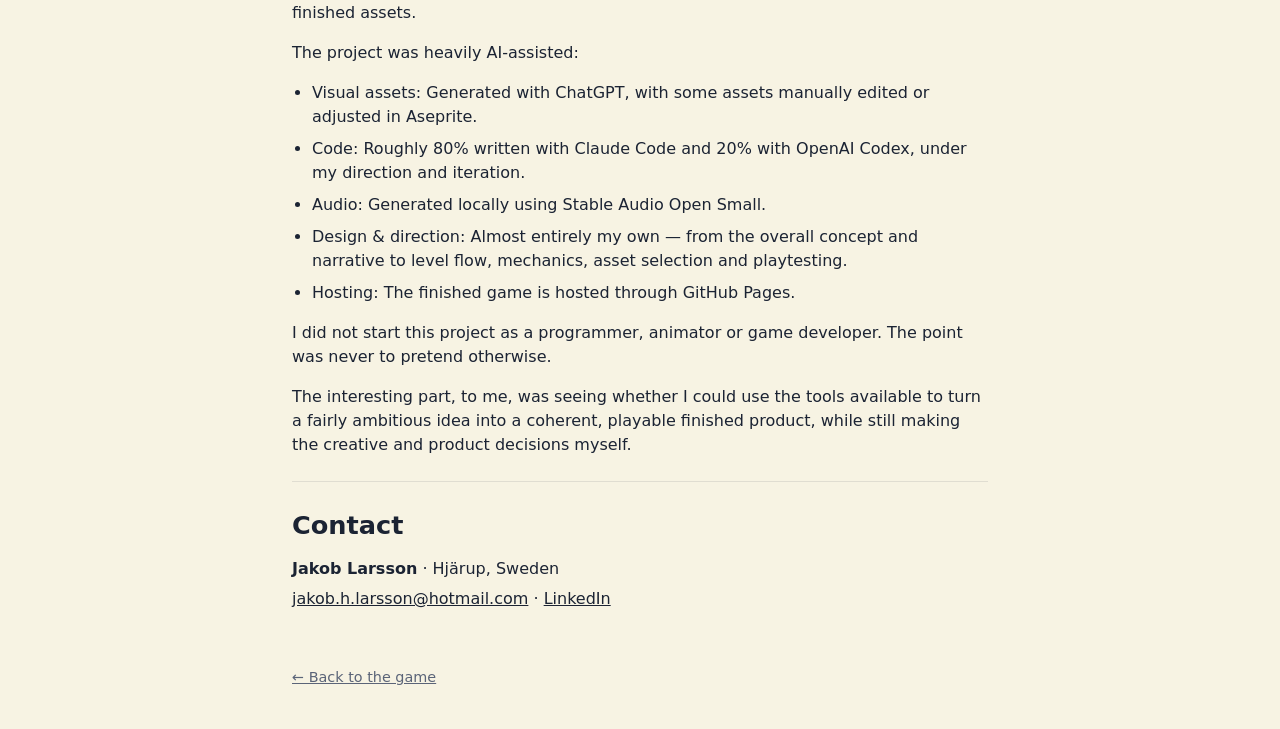
==== commit 209077d6: "deploy: publish runtime website" ====
--- a/application.html
+++ b/application.html
@@ -33,11 +33,7 @@
     <header class="hero">
       <p class="eyebrow">Application for Paradox Interactive</p>
       <h1>You made it to the end boss.</h1>
-      <p class="lead">Jakob Larsson — BSc International Business, University of Gothenburg. Applying for market research.</p>
-      <p class="hero-actions">
-        <a class="button-link" href="./assets/docs/jakob-larsson-cv.pdf" target="_blank" rel="noopener">Download CV (PDF)</a>
-        <a class="button-link button-link--quiet" href="mailto:jakob.h.larsson@hotmail.com">Email me</a>
-      </p>
+      <p class="lead">Jakob Larsson — BSc International Business, University of Gothenburg.</p>
     </header>
 
     <main>
